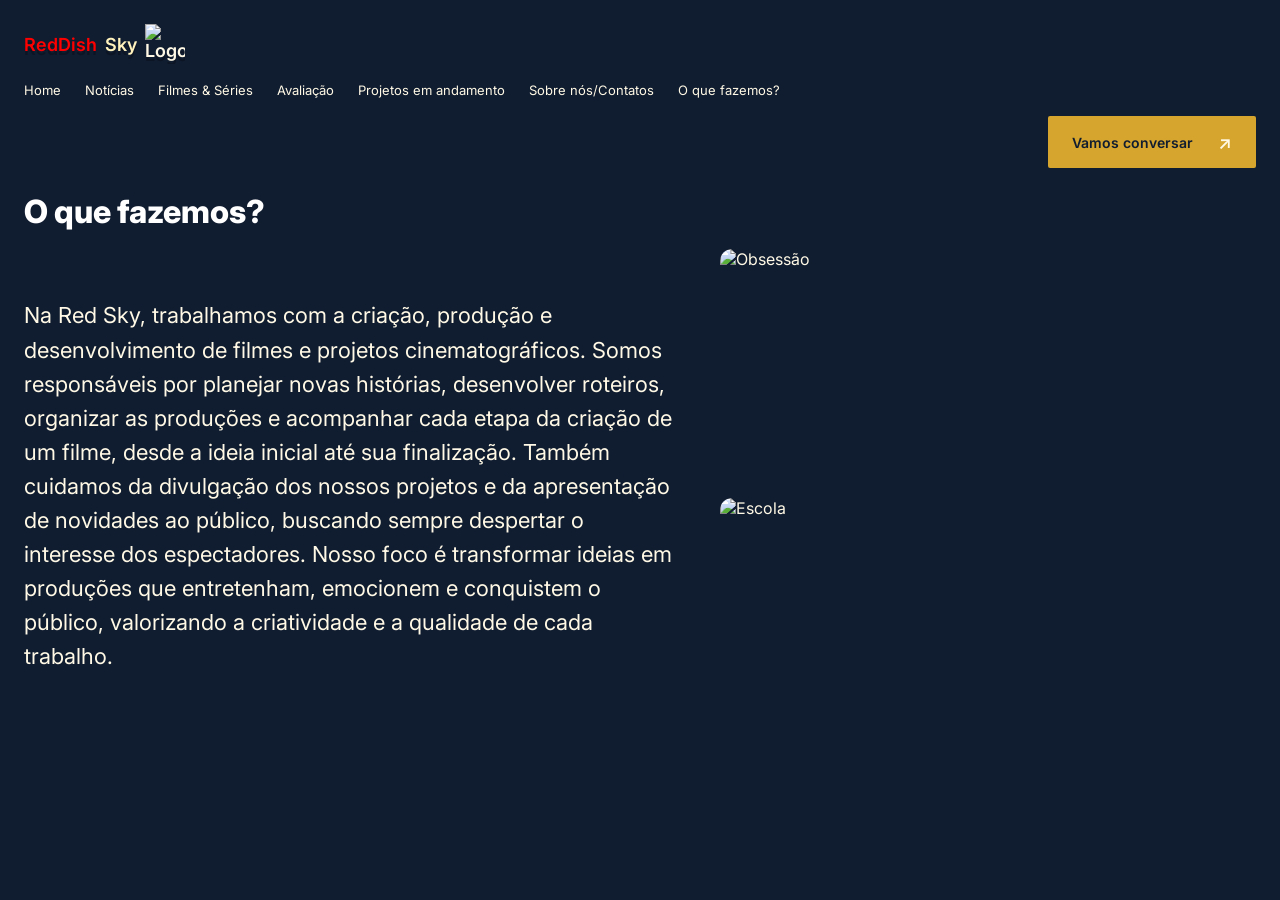
==== oquefazemos.html @ e306e705 "Add files via upload" ====
<!DOCTYPE html>
<html lang="pt-BR">
<head>
    <meta charset="UTF-8">
    <meta name="viewport" content="width=device-width, initial-scale=1.0">
    <title>O que fazemos? - RedDish Sky</title>
    <link href="https://fonts.googleapis.com/css2?family=Barlow+Condensed:wght@600;700&family=Inter:ital,wght@0,400;0,500;0,600;0,700;0,800;1,600&display=swap" rel="stylesheet">
  <link rel="stylesheet" href="oquefazemos.css">
</head>
<body>
    <div class="tela">

  <!-- topo -->
  <div class="logo"><span>RedDish</span> Sky <img src="Imagem/Logo.png" alt="Logo"></div>

  <nav>
    <a href="index.html">Home</a>
    <a href="noticias.html">Notícias</a>
    <a href="filmes&series.html">Filmes & Séries</a>
    <a href="avaliacao.html">Avaliação</a>
    <a href="projetos.html">Projetos em andamento</a>
    <a href="sobrenos.html">Sobre nós/Contatos</a>
    <a href="oquefazemos.html">O que fazemos?</a>
  </nav>

  <a href="sobrenos.html" class="botao">Vamos conversar <span>↗</span></a>

  <h1>O que fazemos?</h1>
  
    <div class="conteudo">
      <p class="texto">Na Red Sky, trabalhamos com a criação, produção e desenvolvimento de filmes e projetos cinematográficos. Somos responsáveis por planejar novas histórias, desenvolver roteiros, organizar as produções e acompanhar cada etapa da criação de um filme, desde a ideia inicial até sua finalização.
Também cuidamos da divulgação dos nossos projetos e da apresentação de novidades ao público, buscando sempre despertar o interesse dos espectadores. Nosso foco é transformar ideias em produções que entretenham, emocionem e conquistem o público, valorizando a criatividade e a qualidade de cada trabalho.</p>
      <div class="imagens">
        <img src="Imagem/Foto KILL BILL.jpeg" alt="Obsessão">
        <img src="Imagem/Obsessão img7.jpg" alt="Escola">
      </div>
    </div>

</body>
</html>
---- oquefazemos.css ----
* {
  margin: 0;
  padding: 0;
  box-sizing: border-box;
  color: #fff9e5;
}

body {
  background: #101c30;
  font-family: 'Inter', Arial, sans-serif;
}

.tela {
  position: relative;
  width: 1440px;
  height: 731px;
  margin: 0 auto;
  zoom: 1.1;
}

.logo {
  position: absolute;
  left: 67px;
  top: 28px;
  display: flex;
  align-items: center;
  gap: 8px;
  font-size: 18px;
  font-weight: 600;
  color: #fff2bc;
  text-shadow: 0 4px 0 rgba(0, 0, 0, 0.25);
}

.logo span {
  color: red;
}

.logo img {
  width: 40px;
  height: 40px;
  object-fit: contain;
}

nav {
  position: absolute;
  left: 383px;
  top: 36px;
  display: flex;
  gap: 33px;
}

nav a {
  display: inline-block;
  color: #fff9e5;
  font-size: 13px;
  text-decoration: none;
  transition: 0.3s ease;
}

nav a:hover {
  transform: translateY(-5px);
  filter: brightness(1.2);
  box-shadow: 0 5px 15px #e3ad2650;
}

nav a.ativo {
  color: #efdebe;
}

.botao {
  position: absolute;
  left: 1217px;
  top: 22px;
  width: 208px;
  height: 52px;
  padding: 0 24px;
  display: flex;
  justify-content: space-between;
  align-items: center;
  background: #d6a52d;
  color: #101c30;
  font-size: 14px;
  font-weight: 600;
  text-decoration: none;
  border-radius: 2px;
  transition: 0.3s ease;
}

.botao span {
  font-size: 18px;
}

.botao:hover {
  transform: translateY(-5px);
  filter: brightness(1.2);
  box-shadow: 0 5px 15px #e3ad2650;
}

h1 {
  position: absolute;
  left: 67px;
  top: 69px;
  font-size: 32px;
  font-weight: 800;
  color: white;
}

.conteudo {
  position: absolute;
  top: 170px;
  left: 67px;
  right: 67px;
  display: grid;
  grid-template-columns: 1fr 0.9fr;
  align-items: center;
  gap: 70px;
}

.texto {
  color: #fff9e5;
  font-size: 22px;
  line-height: 1.7;
}

.imagens {
  display: grid;
  gap: 24px;
}

.imagens img {
  display: block;
  width: 100%;
  height: 265px;
  object-fit: cover;
  border-radius: 12px;
}

@media (max-width: 1583px) {
  .tela {
    display: flex;
    flex-direction: column;
    gap: 18px;
    width: 100%;
    min-height: 100vh;
    height: auto;
    margin: 0;
    padding: 24px;
    zoom: 1;
  }

  .logo,
  nav,
  .botao,
  h1 {
    position: static;
  }

  nav {
    display: flex;
    flex-wrap: wrap;
    gap: 12px 24px;
  }

  .botao {
    align-self: flex-end;
  }

  h1 {
    margin-top: 6px;
    font-size: 32px;
  }

  .conteudo {
    position: relative;
    top: auto;
    left: auto;
    right: auto;
    width: 100%;
    margin: 0;
    grid-template-columns: minmax(0, 1.1fr) minmax(0, 0.9fr);
    gap: 40px;
  }

  .texto {
    font-size: clamp(18px, 2vw, 22px);
    line-height: 1.55;
  }

  .imagens img {
    height: min(225px, 18vw);
    min-height: 160px;
  }
}

@media (max-width: 760px) {
  .tela {
    padding: 16px;
  }

  nav {
    gap: 10px 14px;
  }

  .botao {
    align-self: flex-start;
  }

  .conteudo {
    grid-template-columns: 1fr;
    gap: 24px;
  }

  .imagens img {
    height: auto;
    min-height: 0;
    aspect-ratio: 16 / 9;
  }
}
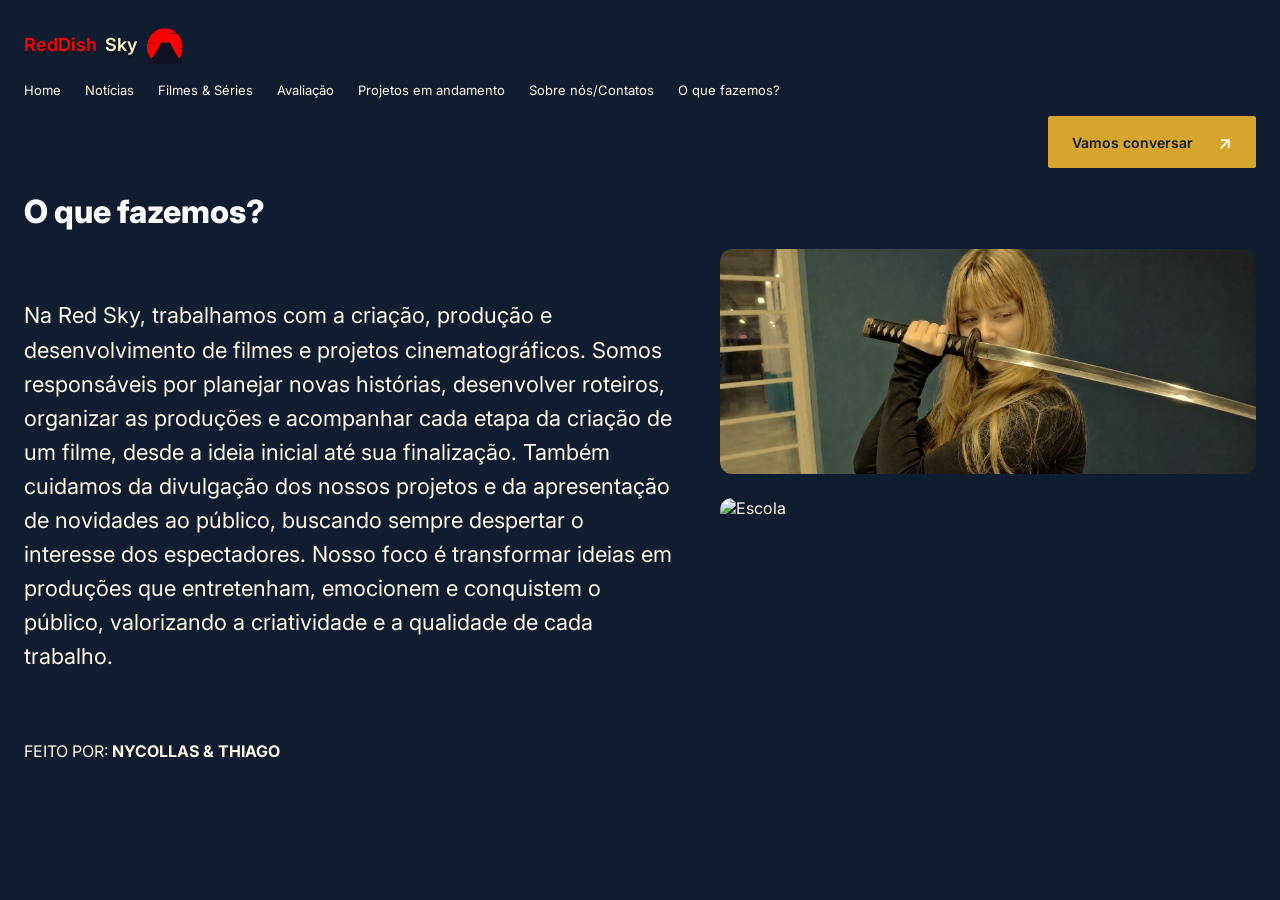
==== commit d3b88e8e: "Update oquefazemos.html" ====
--- a/oquefazemos.html
+++ b/oquefazemos.html
@@ -32,9 +32,11 @@
 Também cuidamos da divulgação dos nossos projetos e da apresentação de novidades ao público, buscando sempre despertar o interesse dos espectadores. Nosso foco é transformar ideias em produções que entretenham, emocionem e conquistem o público, valorizando a criatividade e a qualidade de cada trabalho.</p>
       <div class="imagens">
         <img src="Imagem/Foto KILL BILL.jpeg" alt="Obsessão">
-        <img src="Imagem/Obsessão img7.jpg" alt="Escola">
+        <img src="Imagem/Parasite.jpeg" alt="Escola">
       </div>
     </div>
 
+    <div class="autores">FEITO POR: <strong>NYCOLLAS & THIAGO</strong></div>
+
 </body>
-</html>+</html>
